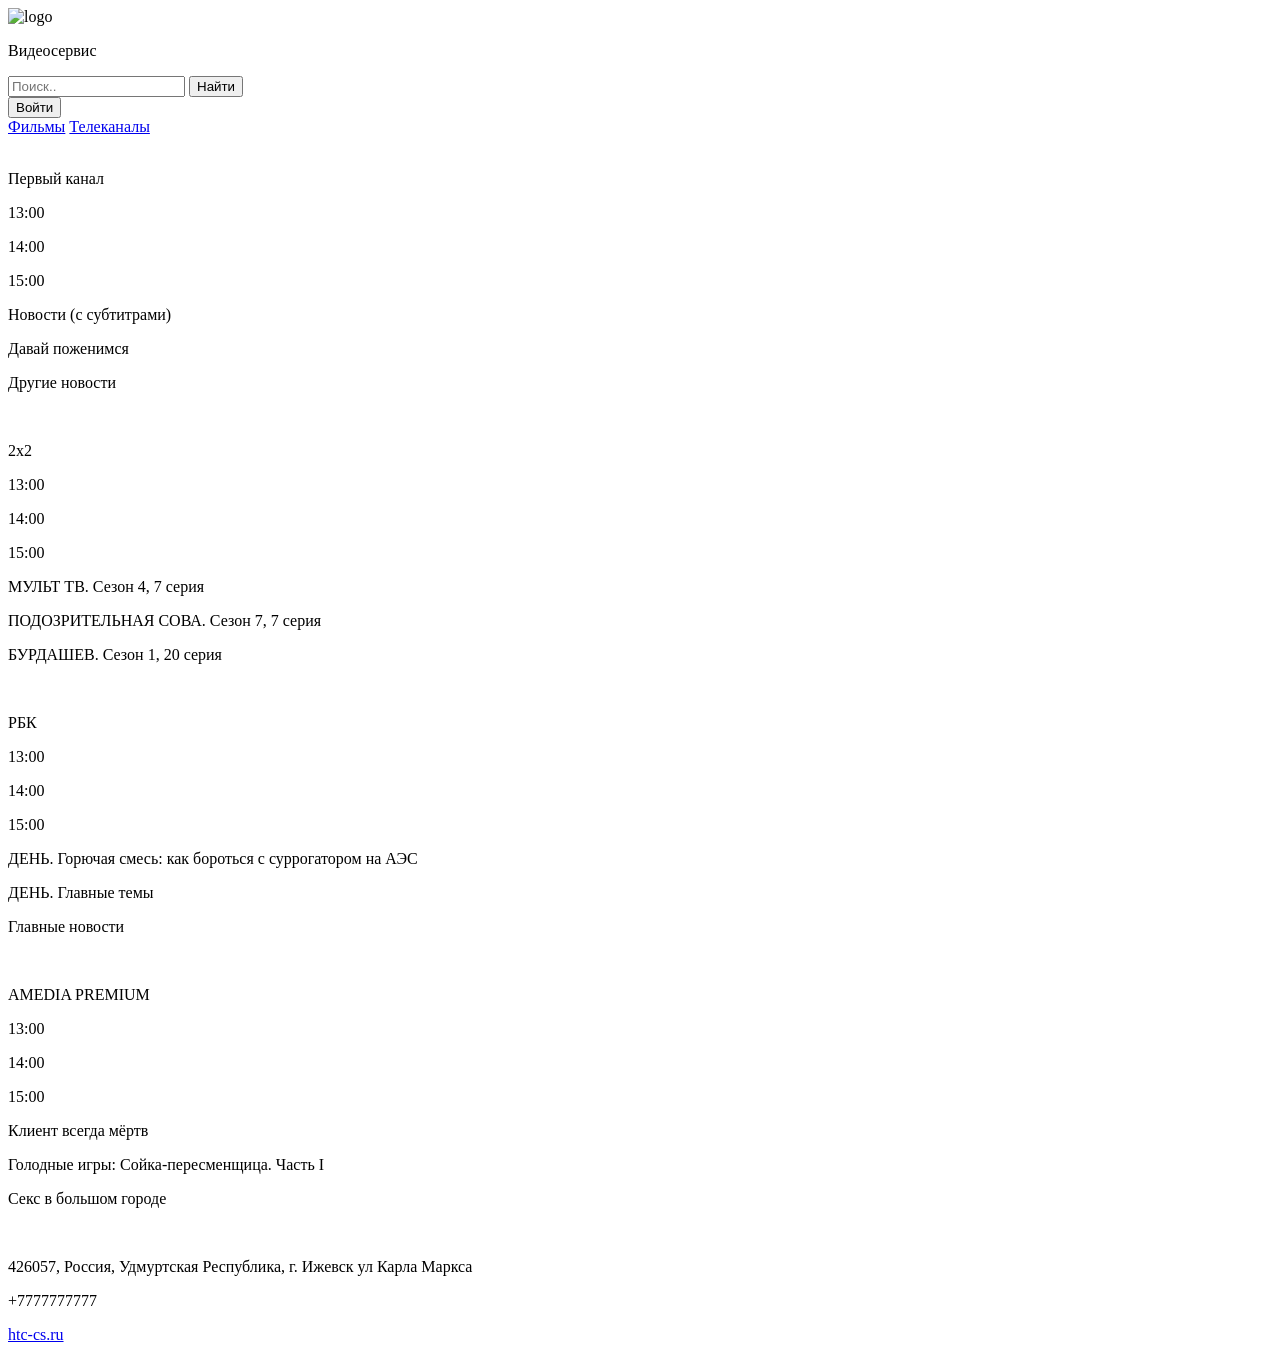
==== channels.html @ 29707133 "Add files via upload" ====
<!DOCTYPE html>
<html lang="en">
<head>
    <meta charset="UTF-8">
    <meta name="viewport" content="width=device-width, initial-scale=1.0">
    <link rel="stylesheet" href="css/style.css">
    <title>videoservice</title>
</head>
<body>
     <div class="container">
        <header class="header">
            <div class="header__logo">
                <img src="imgs/sign.png" alt="logo">
                <p class="header__logo_title">Видеосервис</p>
            </div>
            <form class="header_searchForm">
                <input class="header__search-text" type="text" placeholder="Поиск..">
                <input class="header__search-bar" type="button" value="Найти">
            </form>
            <form>
                <input class="header__auth-btn" type="button" value="Войти">
            </form>
        </header>
        <main>
            <nav class="nav">
                <a class="nav__a" href="index.html">Фильмы</a>
                <a class="nav__a" href="channels.html">Телеканалы</a>
            </nav>
            <div class="tvchannels">
                <div class="tvchannelsItem">
                    <img class="tvchannelsItem_img" src="imgs/logoperviy.png" alt="">
                    <div class="tvchannelsItem_text">
                        
                        <div class="tvWholeText">
                            <p class="tvchannelsItem_title">
                                Первый канал
                            </p>
                            <div class="tvchannelItem_descr">
                            <div class="tvchannelTime">
                                <p class="tvchannelTimeText colorRed">
                                    13:00
                                </p>
                                <p class="tvchannelTimeText">
                                    14:00
                                </p>
                                <p class="tvchannelTimeText">
                                    15:00
                                </p>
                            </div>
                            <div class="tvchannelProgram">
                                <p class="tvchannelProgramText colorRed">
                                    Новости (с субтитрами)
                                </p>
                                <p class="tvchannelProgramText">
                                    Давай поженимся
                                </p>
                                <p class="tvchannelProgramText">
                                    Другие новости
                                </p>
                            </div>
                            </div>
                        </div>
                        
                    </div>
                    
                </div>
                <div class="tvchannelsItem">
                    <img class="tvchannelsItem_img" src="imgs/logo2x2.png" alt="">
                    <div class="tvchannelsItem_text">
                        
                        <div class="tvWholeText">
                            <p class="tvchannelsItem_title">
                                2x2
                            </p>
                            <div class="tvchannelItem_descr">
                            <div class="tvchannelTime">
                                <p class="tvchannelTimeText colorRed">
                                    13:00
                                </p>
                                <p class="tvchannelTimeText">
                                    14:00
                                </p>
                                <p class="tvchannelTimeText">
                                    15:00
                                </p>
                            </div>
                            <div class="tvchannelProgram">
                                <p class="tvchannelProgramText colorRed">
                                    МУЛЬТ ТВ. Сезон 4, 7 серия
                                </p>
                                <p class="tvchannelProgramText">
                                    ПОДОЗРИТЕЛЬНАЯ СОВА. Сезон 7, 7 серия
                                </p>
                                <p class="tvchannelProgramText">
                                    БУРДАШЕВ. Сезон 1, 20 серия
                                </p>
                            </div>
                            </div>
                        </div>
                        
                    </div>
                    
                </div>
                <div class="tvchannelsItem">
                    <img class="tvchannelsItem_img" src="imgs/logorbk.png" alt="">
                    <div class="tvchannelsItem_text">
                        
                        <div class="tvWholeText">
                            <p class="tvchannelsItem_title">
                                РБК
                            </p>
                            <div class="tvchannelItem_descr">
                            <div class="tvchannelTime">
                                <p class="tvchannelTimeText colorRed">
                                    13:00
                                </p>
                                <p class="tvchannelTimeText">
                                    14:00
                                </p>
                                <p class="tvchannelTimeText">
                                    15:00
                                </p>
                            </div>
                            <div class="tvchannelProgram">
                                <p class="tvchannelProgramText colorRed">
                                    ДЕНЬ. Горючая смесь: как бороться с суррогатором на АЭС
                                </p>
                                <p class="tvchannelProgramText">
                                    ДЕНЬ. Главные темы
                                </p>
                                <p class="tvchannelProgramText">
                                    Главные новости
                                </p>
                            </div>
                            </div>
                        </div>
                        
                    </div>
                    
                </div>
                <div class="tvchannelsItem">
                    <img class="tvchannelsItem_img" src="imgs/logoamedia.png" alt="">
                    <div class="tvchannelsItem_text">
                        
                        <div class="tvWholeText">
                            <p class="tvchannelsItem_title">
                                AMEDIA PREMIUM
                            </p>
                            <div class="tvchannelItem_descr">
                            <div class="tvchannelTime">
                                <p class="tvchannelTimeText colorRed">
                                    13:00
                                </p>
                                <p class="tvchannelTimeText">
                                    14:00
                                </p>
                                <p class="tvchannelTimeText">
                                    15:00
                                </p>
                            </div>
                            <div class="tvchannelProgram">
                                <p class="tvchannelProgramText colorRed">
                                    Клиент всегда мёртв
                                </p>
                                <p class="tvchannelProgramText">
                                    Голодные игры: Сойка-пересменщица. Часть I
                                </p>
                                <p class="tvchannelProgramText">
                                    Секс в большом городе
                                </p>
                            </div>
                            </div>
                        </div>
                        
                    </div>
                    
                </div>
            </div>
        </main>
     </div>
     <footer class="footer">
        <div class="container footer-container">
            <div class="footer__logo">
                <img src="imgs/htc-cs-logo.png" alt="">
            </div>
            <div class="footer__info">
                <p class="footer__info-adr">426057, Россия, Удмуртская Республика, г. Ижевск ул Карла Маркса</p>
                <p class="footer__info-adr">+7777777777</p>
                <a class="footer__info-a" href="https://htc-cs.ru">htc-cs.ru</a>
            </div>
        </div>
     </footer>
</body>
</html>
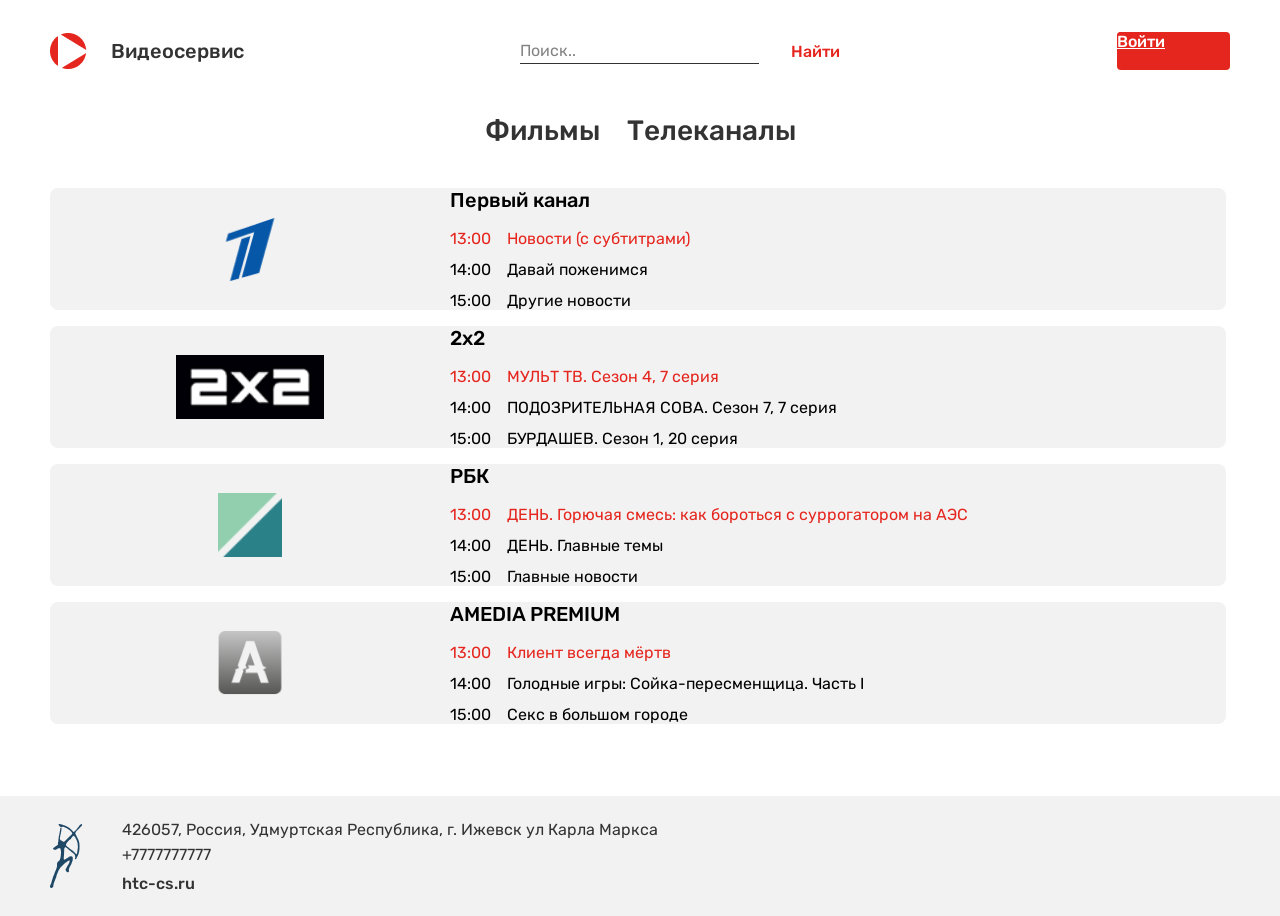
==== commit b1369b0d: "Update channels.html" ====
--- a/channels.html
+++ b/channels.html
@@ -18,7 +18,9 @@
                 <input class="header__search-bar" type="button" value="Найти">
             </form>
             <form>
-                <input class="header__auth-btn" type="button" value="Войти">
+                <div class="header__auth-btn">
+                    <a href="login.html" class="header__auth-btn">Войти</a>
+                </div>
             </form>
         </header>
         <main>
@@ -191,4 +193,4 @@
         </div>
      </footer>
 </body>
-</html>+</html>
--- a/css/style.css
+++ b/css/style.css
@@ -0,0 +1,501 @@
+* {
+  margin: 0;
+  padding: 0;
+}
+
+@font-face {
+  font-family: Rubik-Medium;
+  src: url(../fonts/Rubik-Medium.ttf);
+}
+@font-face {
+  font-family: Rubik-Regular;
+  src: url(../fonts/Rubik-Regular.ttf);
+}
+.container {
+  max-width: 1180px;
+  width: 100%;
+  margin: 0 auto;
+}
+
+.header {
+  height: auto;
+  padding-top: 32px;
+  display: flex;
+  justify-content: space-between;
+  align-items: center;
+}
+
+.header__logo {
+  display: flex;
+  align-items: center;
+  gap: 11.88px;
+}
+
+.header__logo_title {
+  margin-left: 11.88px;
+  font-family: Rubik-Medium;
+  color: #333333;
+  font-size: 20px;
+}
+
+.header__search-bar {
+  border: none;
+  background: none;
+  font-size: 16px;
+  color: #E5261E;
+  font-family: Rubik-Medium;
+  margin-left: 32px;
+}
+
+.header__search-text {
+  max-width: 320px;
+  width: 100%;
+  height: 25px;
+  border: none;
+  border-bottom: 1px #333333 solid;
+  color: #333333;
+  font-size: 16px;
+  font-family: Rubik-Medium;
+}
+
+.header__search-text::-moz-placeholder {
+  color: #828282;
+  font-size: 16px;
+  font-family: Rubik-Regular;
+}
+
+.header__search-text::placeholder {
+  color: #828282;
+  font-size: 16px;
+  font-family: Rubik-Regular;
+}
+
+.header__search-text:focus {
+  outline: none;
+}
+
+.header__auth-btn {
+  width: 113px;
+  height: 38px;
+  background-color: #E5261E;
+  color: #ffffff;
+  font-size: 16px;
+  font-family: Rubik-Medium;
+  border: none;
+  border-radius: 4px;
+}
+
+.header__auth-btn:hover {
+  background-color: #CC221B;
+}
+
+.nav {
+  max-width: 311px;
+  width: 100%;
+  margin: 44px auto 32px auto;
+  height: 42px;
+  display: flex;
+  justify-content: space-between;
+}
+
+.nav__a {
+  font-family: Rubik-Medium;
+  font-size: 28px;
+  color: #333333;
+  text-decoration: none;
+}
+
+.nav__a:hover {
+  color: #E5261E;
+  border-bottom: 2px #E5261E solid;
+  padding-bottom: 9px;
+}
+
+.gallery__new {
+  font-family: Rubik-Medium;
+  font-size: 24px;
+  color: #333333;
+  margin-bottom: 16px;
+}
+
+.gallery__movie-item-img {
+  border-radius: 8px;
+}
+
+.gallery__movie-item-p {
+  font-family: Rubik-Regular;
+  font-size: 20px;
+  color: #333333;
+  margin-top: 16px;
+}
+
+.gallery__movie-item {
+  width: 280px;
+  position: relative;
+}
+
+.gallery__movie-item-description {
+  position: absolute;
+  top: 0px;
+  left: 0px;
+  bottom: 0px;
+  right: 0px;
+  width: 280px;
+  height: 370px;
+  background-color: rgba(51, 51, 51, 0.8);
+  border-radius: 8px;
+  color: #F2F2F2;
+  font-size: 16px;
+  font-family: Rubik-Regular;
+  line-height: 140%;
+  padding: 16px;
+  box-sizing: border-box;
+  opacity: 0;
+}
+
+.gallery__movie-item:hover .gallery__movie-item-description {
+  opacity: 1;
+}
+
+.gallery__movie {
+  display: flex;
+  justify-content: space-between;
+  margin-bottom: 32px;
+}
+
+.genre {
+  box-shadow: inset 0px 0px 16px rgba(0, 0, 0, 0.15);
+  border-radius: 6px;
+  width: 280px;
+  height: 208px;
+  display: flex;
+  flex-direction: column;
+  justify-content: center;
+  align-items: center;
+  position: relative;
+  opacity: 0.8;
+}
+
+.comedy {
+  background: linear-gradient(128.73deg, #F2C94C 8.44%, #F29A4A 91.36%);
+}
+
+.drama {
+  background: linear-gradient(127.73deg, #F2994A 8.44%, #EB5757 91.36%);
+}
+
+.sci-fi {
+  background: linear-gradient(127.73deg, #56CCF2 8.44%, #F280ED 91.36%);
+}
+
+.horror {
+  background: linear-gradient(127.73deg, #828282 8.44%, #333333 91.36%);
+}
+
+.genre__emj {
+  font-size: 48px;
+}
+
+.genre__title {
+  font-family: Rubik-Regular;
+  font-size: 20px;
+  color: #ffffff;
+  position: absolute;
+  top: 160px;
+}
+
+.genre:hover {
+  opacity: 1;
+}
+
+.genre-gallery {
+  display: flex;
+  justify-content: space-between;
+}
+
+.footer {
+  background-color: #F2F2F2;
+  margin-top: 72px;
+  display: flex;
+}
+
+.footer-container {
+  display: flex;
+  align-items: center;
+  height: 120px;
+}
+
+.footer__logo {
+  display: flex;
+  align-items: center;
+  margin-right: 39.98px;
+}
+
+.footer__info-adr {
+  font-family: Rubik-Regular;
+  font-size: 16px;
+  color: #333333;
+}
+
+.footer__info-a {
+  font-family: Rubik-Medium;
+  text-decoration: none;
+  font-size: 16px;
+  color: #333333;
+}
+
+.footer__info-adr:nth-child(2) {
+  margin-bottom: 10px;
+  margin-top: 6px;
+}
+
+.tvchannelsItem {
+  display: flex;
+  background-color: #F2F2F2;
+  max-height: 162px;
+  height: 100%;
+  align-items: center;
+  border-radius: 8px;
+  flex-shrink: 0;
+}
+
+.tvchannelsItem_text {
+  font-family: Rubik-Regular;
+}
+
+.tvchannelsItem_img {
+  height: 64px;
+  display: flex;
+  max-width: 400px;
+  width: 100%;
+  -o-object-fit: contain;
+     object-fit: contain;
+}
+
+.tvchannelItem_descr {
+  display: flex;
+  gap: 16px;
+}
+
+.tvchannelsItem_title {
+  font-size: 20px;
+  font-family: Rubik-Medium;
+}
+
+.tvchannelTime {
+  display: flex;
+  flex-direction: column;
+  gap: 12px;
+}
+
+.tvchannelProgram {
+  display: flex;
+  flex-direction: column;
+  gap: 12px;
+}
+
+.tvWholeText {
+  display: flex;
+  flex-direction: column;
+  gap: 17px;
+}
+
+.tvchannels {
+  display: flex;
+  flex-direction: column;
+  gap: 16px;
+  overflow-y: auto;
+  max-height: 676px;
+  height: 100%;
+  padding-right: 4px;
+}
+
+.colorRed {
+  color: #E5261E;
+}
+
+.tvchannels::-webkit-scrollbar {
+  width: 8px;
+}
+
+.tvchannels::-webkit-scrollbar-track {
+  color: #F2F2F2;
+}
+
+.tvchannels::-webkit-scrollbar-thumb {
+  background-color: #BDBDBD;
+  border-radius: 2px;
+  border: 2px solid transparent;
+  background-clip: content-box;
+}
+
+.loginButton {
+  background-color: #ffffff;
+  height: 394px;
+  width: 304px;
+  border: 1px black solid;
+  display: flex;
+  flex-direction: column;
+  border-radius: 10px;
+}
+
+.loginTitle {
+  font-family: Rubik-Medium;
+  font-size: 28px;
+  display: flex;
+  justify-content: center;
+  padding-top: 36px;
+}
+
+.loginField {
+  border: none;
+  border-bottom: 1px #333333 solid;
+  font-size: 16px;
+  width: 232px;
+  box-sizing: border-box;
+  padding-bottom: 6px;
+}
+
+.passwordField {
+  border: none;
+  border-bottom: 1px #333333 solid;
+  font-size: 16px;
+  width: 232px;
+  box-sizing: border-box;
+  padding-bottom: 6px;
+}
+
+.doRemember {
+  display: flex;
+  gap: 8px;
+  align-items: center;
+  font-family: Rubik-Regular;
+  font-size: 16px;
+  font-weight: 100;
+  width: 232px;
+}
+
+.login_btn {
+  display: flex;
+  justify-content: center;
+  align-items: center;
+  width: 113px;
+  height: 38px;
+  background-color: #E5261E;
+  color: #ffffff;
+  font-size: 16px;
+  font-family: Rubik-Regular;
+  border: none;
+  border-radius: 5px;
+  font-weight: 100;
+  margin-top: 90px;
+}
+
+.inputFields {
+  display: flex;
+  flex-direction: column;
+  align-items: center;
+  gap: 24px;
+  padding-left: 36px;
+  width: 232px;
+}
+
+.rememberField {
+  -webkit-appearance: none;
+     -moz-appearance: none;
+          appearance: none;
+  width: 15px;
+  height: 15px;
+  border: 1px solid #333333;
+  border-radius: 5px;
+  position: relative;
+}
+
+.rememberField:checked::after {
+  content: "";
+  position: absolute;
+  left: 4.5px;
+  top: 1.2px;
+  width: 3px;
+  height: 7px;
+  border: solid #E5261E 1px;
+  border-width: 0 1.5px 1.5px 0;
+  transform: rotate(45deg);
+}
+
+.header_searchForm {
+  display: flex;
+  justify-content: center;
+}
+
+@media (max-width: 576px) {
+  .header {
+    display: flex;
+    flex-direction: column;
+    gap: 10px;
+  }
+  .header_searchForm {
+    display: flex;
+    justify-content: center;
+  }
+  .nav {
+    display: flex;
+    justify-content: center;
+    gap: 10px;
+  }
+  .nav__a {
+    font-size: 20px;
+  }
+  .gallery__new {
+    display: flex;
+    justify-content: center;
+  }
+  .gallery__movie {
+    display: flex;
+    flex-direction: column;
+    align-items: center;
+  }
+  .genre-gallery {
+    display: flex;
+    flex-direction: column;
+    align-items: center;
+    gap: 10px;
+  }
+  .tvchannelsItem {
+    height: auto;
+    margin: 10px;
+  }
+  .tvchannelTime {
+    display: flex;
+    flex-direction: column;
+  }
+  .tvchannelsItem_text {
+    font-size: 13px;
+  }
+  .footer {
+    padding-left: 25px;
+    padding-right: 0;
+  }
+  .tvchannelsItem_img {
+    width: 30%;
+    display: flex;
+    flex-direction: column;
+    -o-object-fit: contain;
+       object-fit: contain;
+  }
+  .tvchannelsItem {
+    height: 150px;
+    gap: 10px;
+  }
+  .tvchannelTime {
+    gap: 10px;
+  }
+  .tvchannelProgram {
+    gap: 10px;
+  }
+  .loginButtonAll {
+    display: flex;
+    justify-content: center;
+    padding-top: 25px;
+  }
+}/*# sourceMappingURL=style.css.map */
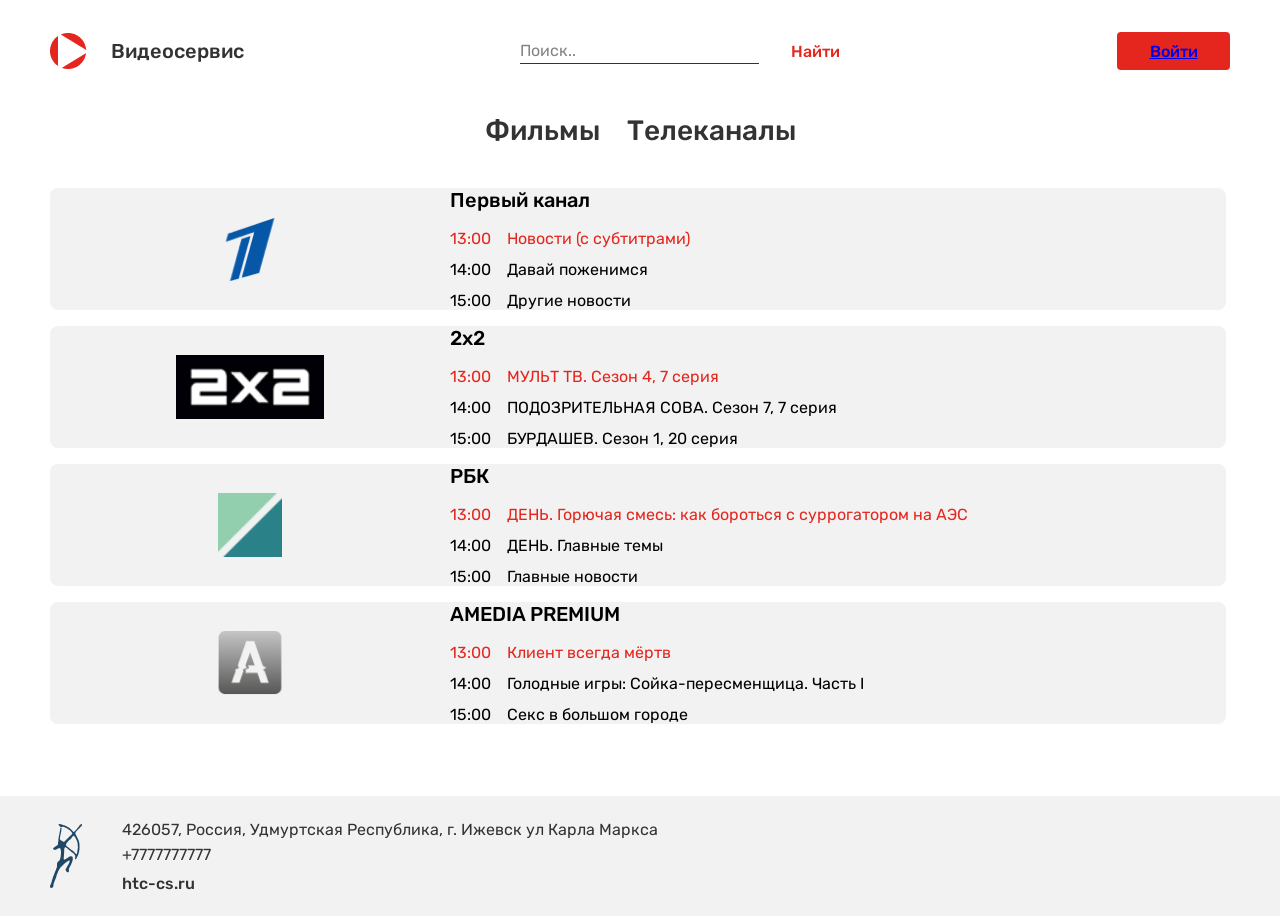
==== commit 5dc70fdd: "Add files via upload" ====
--- a/channels.html
+++ b/channels.html
@@ -19,7 +19,7 @@
             </form>
             <form>
                 <div class="header__auth-btn">
-                    <a href="login.html" class="header__auth-btn">Войти</a>
+                    <a href="login.html" class="header__auth-btn-text">Войти</a>
                 </div>
             </form>
         </header>
@@ -193,4 +193,4 @@
         </div>
      </footer>
 </body>
-</html>
+</html>
--- a/css/style.css
+++ b/css/style.css
@@ -77,9 +77,13 @@
 .header__auth-btn {
   width: 113px;
   height: 38px;
+  display: flex;
+  justify-content: center;
+  align-items: center;
   background-color: #E5261E;
   color: #ffffff;
   font-size: 16px;
+  text-decoration: none;
   font-family: Rubik-Medium;
   border: none;
   border-radius: 4px;
